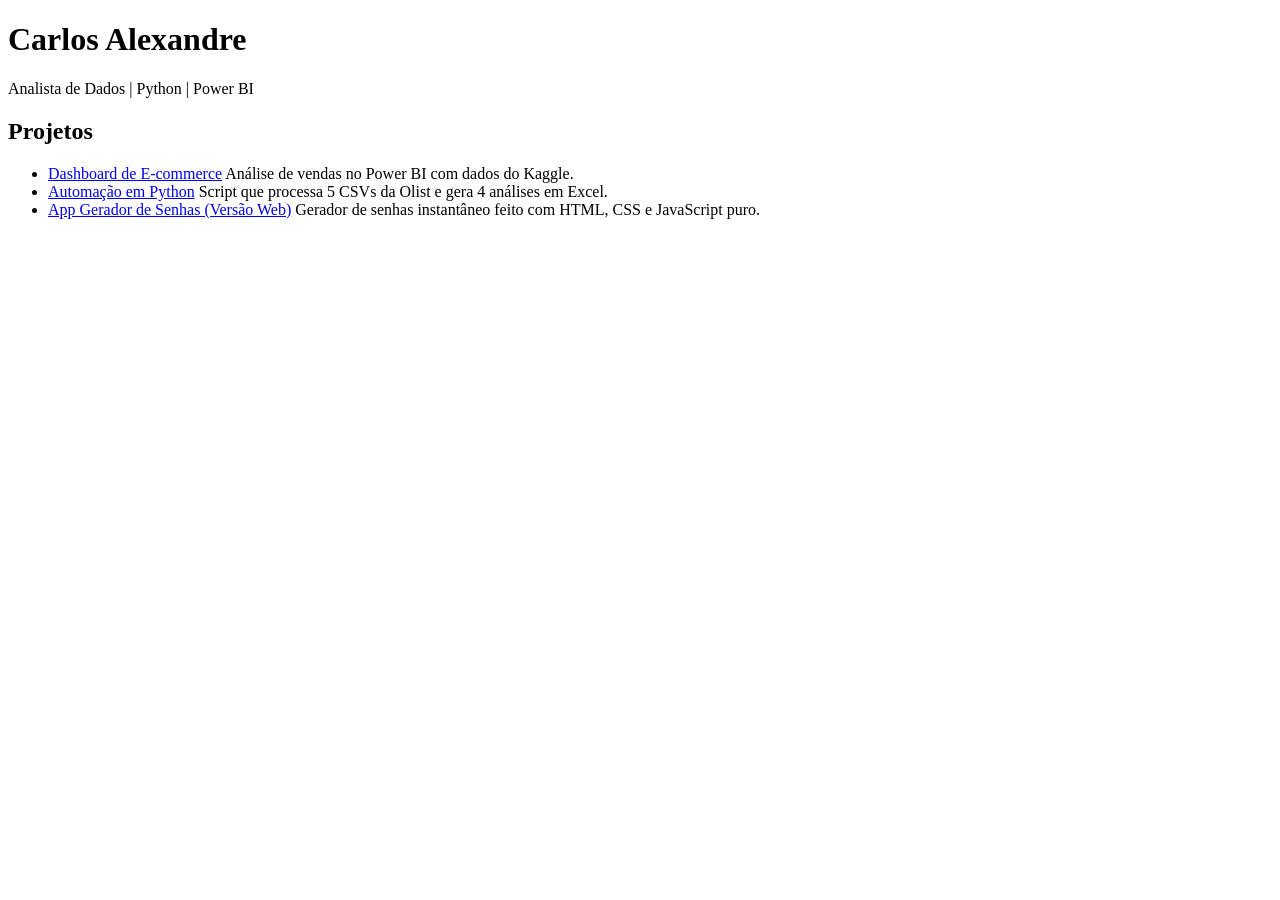
==== docs/index.html @ d11ac936 "Rename index.html to docs/index.html" ====
<!DOCTYPE html>
<html lang="pt-BR">
<head>
    <meta charset="UTF-8">
    <meta name="viewport" content="width=device-width, initial-scale=1.0">
    <title>Carlos Alexandre | Portfólio</title>
    <link rel="stylesheet" href="style.css">
</head>
<body>
    <div class="container">
        <header>
            <h1>Carlos Alexandre</h1>
            <p class="subtitle">Analista de Dados | Python | Power BI</p>
        </header>

        <section>
            <h2>Projetos</h2>
            <ul class="project-list">
                <li>
                    <a href="https://github.com/carlosaraujo777/Projetos_Carlos/blob/main/dashboards%20bi" target="_blank">Dashboard de E-commerce</a>
                    <span class="project-desc">Análise de vendas no Power BI com dados do Kaggle.</span>
                </li>
                <li>
                    <a href="https://github.com/carlosaraujo777/Projetos_Carlos/blob/main/python-automacao" target="_blank">Automação em Python</a>
                    <span class="project-desc">Script que processa 5 CSVs da Olist e gera 4 análises em Excel.</span>
                </li>
                <li>
                    <a href="senhas.html">App Gerador de Senhas (Versão Web)</a>
                    <span class="project-desc">Gerador de senhas instantâneo feito com HTML, CSS e JavaScript puro.</span>
                </li>
            </ul>
        </section>
    </div>
</body>
</html>
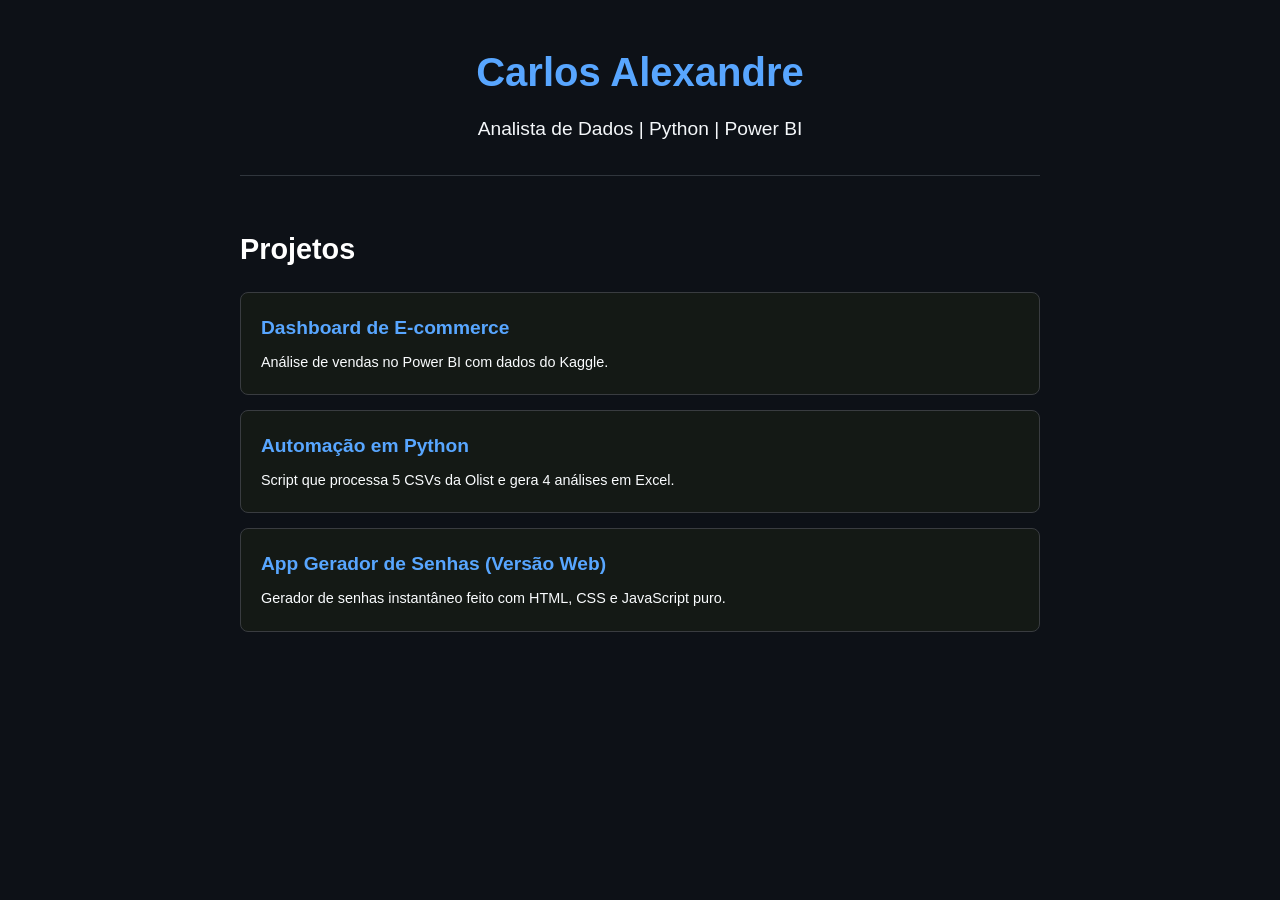
==== commit 6c71a665: "Fix HTML formatting and update stylesheet path" ====
--- a/docs/index.html
+++ b/docs/index.html
@@ -25,7 +25,7 @@
                     <span class="project-desc">Script que processa 5 CSVs da Olist e gera 4 análises em Excel.</span>
                 </li>
                 <li>
-                    <a href="senhas.html">App Gerador de Senhas (Versão Web)</a>
+                                      <a href="senhas.html">App Gerador de Senhas (Versão Web)</a>
                     <span class="project-desc">Gerador de senhas instantâneo feito com HTML, CSS e JavaScript puro.</span>
                 </li>
             </ul>
--- a/docs/style.css
+++ b/docs/style.css
@@ -0,0 +1,113 @@
+/* Reset básico */
+* {
+    margin: 0;
+    padding: 0;
+    box-sizing: border-box;
+    font-family: 'Segoe UI', Tahoma, Geneva, Verdana, sans-serif;
+}
+
+body {
+    background-color: #0d1117; /* Fundo escuro estilo GitHub */
+    color: #c9d1d9; /* Texto cinza claro */
+    line-height: 1.6;
+    padding: 40px 20px;
+    display: flex;
+    justify-content: center;
+}
+
+.container {
+    max-width: 800px;
+    width: 100%;
+}
+
+header {
+    text-align: center;
+    margin-bottom: 50px;
+    border-bottom: 1px solid #30363d;
+    padding-bottom: 30px;
+}
+
+h1 {
+    color: #58a6ff; /* Azul destaque */
+    font-size: 2.5rem;
+    margin-bottom: 10px;
+}
+
+.subtitle {
+    font-size: 1.2rem;
+    color: #f4f7fa;
+}
+
+h2 {
+    color: #ffffff;
+    margin-bottom: 20px;
+    font-size: 1.8rem;
+}
+
+.project-list {
+    list-style: none;
+}
+
+.project-list li {
+    background-color: #141915; /* Fundo dos cards */
+    border: 1px solid #393c40;
+    border-radius: 8px;
+    padding: 20px;
+    margin-bottom: 15px;
+    transition: transform 0.2s, border-color 0.2s;
+}
+
+.project-list li:hover {
+    transform: translateY(-3px);
+    border-color: #0558ff; /* Borda acende no hover */
+}
+
+.project-list a {
+    color: #58a6ff;
+    text-decoration: none;
+    font-size: 1.2rem;
+    font-weight: bold;
+    display: block;
+    margin-bottom: 5px;
+}
+
+.project-list a:hover {
+    text-decoration: underline;
+}
+
+.project-desc {
+    font-size: 0.9rem;
+    color: #fafcfe;
+}
+/* Estilo para a caixa da senha */
+.senha-box {
+    background-color: #161b22;
+    border: 1px solid #58a6ff;
+    border-radius: 8px;
+    padding: 20px;
+    font-size: 1.5rem;
+    font-family: monospace;
+    color: #58a6ff;
+    margin-bottom: 20px;
+    word-break: break-all;
+    min-height: 70px;
+    display: flex;
+    align-items: center;
+    justify-content: center;
+}
+
+/* Estilo do botão */
+.btn-gerar {
+    background-color: #238636;
+    color: white;
+    border: none;
+    padding: 12px 24px;
+    font-size: 1.1rem;
+    border-radius: 6px;
+    cursor: pointer;
+    transition: background-color 0.2s;
+}
+
+.btn-gerar:hover {
+    background-color: #2ea043;
+}
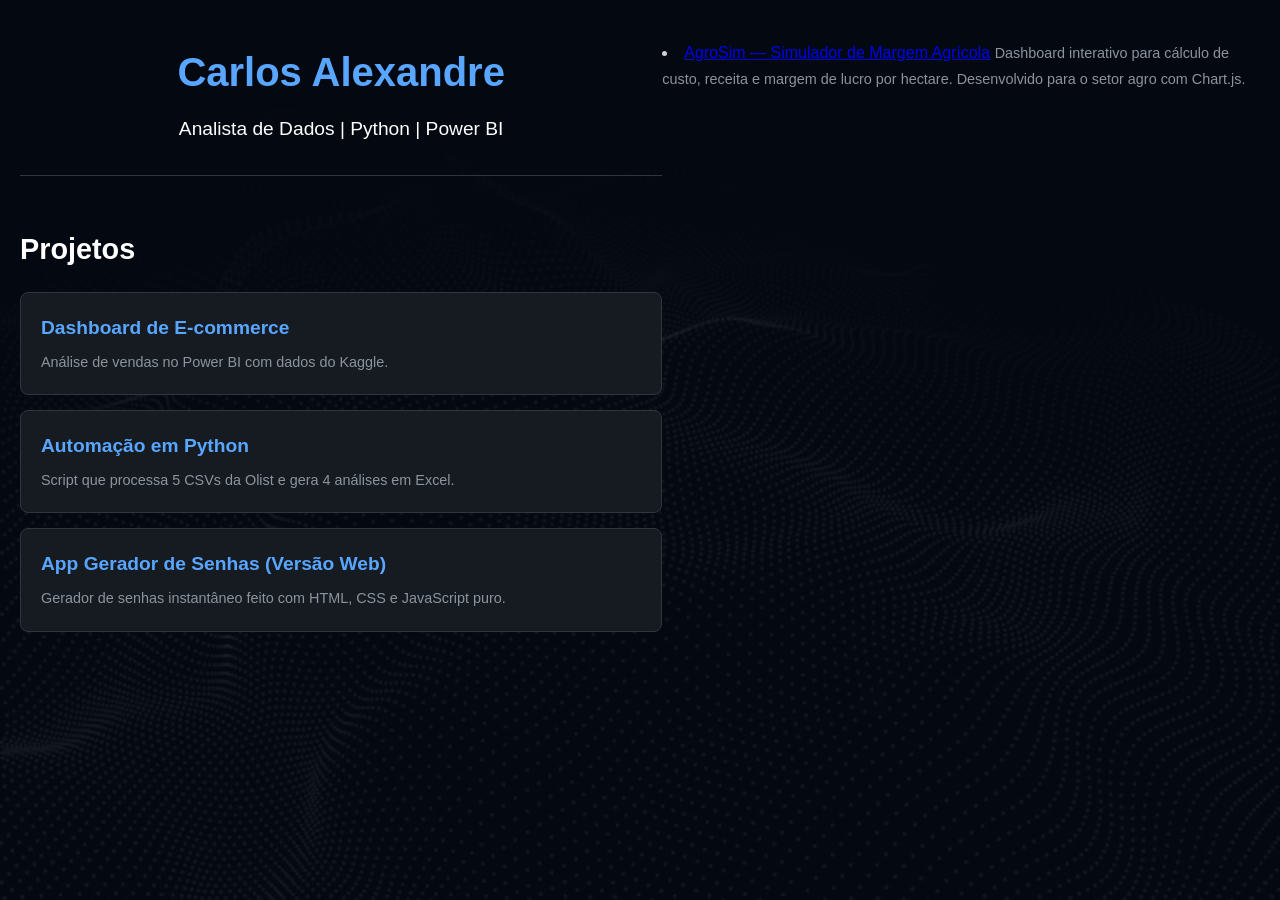
==== commit 1a473b7f: "Update index.html" ====
--- a/docs/index.html
+++ b/docs/index.html
@@ -33,3 +33,7 @@
     </div>
 </body>
 </html>
+                <li>
+                    <a href="https://carlosaraujo777.github.io/agrosim/" target="_blank">AgroSim — Simulador de Margem Agrícola</a>
+                    <span class="project-desc">Dashboard interativo para cálculo de custo, receita e margem de lucro por hectare. Desenvolvido para o setor agro com Chart.js.</span>
+                </li>
--- a/docs/style.css
+++ b/docs/style.css
@@ -7,12 +7,32 @@
 }
 
 body {
-    background-color: #0d1117; /* Fundo escuro estilo GitHub */
-    color: #c9d1d9; /* Texto cinza claro */
+    /* Fundo com a imagem */
+    background-image: url('fundo.jpg');
+    background-size: cover;
+    background-position: center;
+    background-attachment: fixed;
+    background-color: #050a14; /* Cor de segurança caso a imagem falhe */
+    
+    color: #c9d1d9;
     line-height: 1.6;
     padding: 40px 20px;
     display: flex;
     justify-content: center;
+    min-height: 100vh;
+}
+
+/* A CAMADA ESCURA (O pulo do gato) */
+body::before {
+    content: "";
+    position: fixed;
+    top: 0;
+    left: 0;
+    width: 100%;
+    height: 100%;
+    /* Escurece a imagem pra dar contraste ao texto (0.8 = 80% escuro) */
+    background-color: rgba(5, 10, 20, 0.85); 
+    z-index: -1; /* Joga a camada pra trás do texto */
 }
 
 .container {
@@ -28,14 +48,14 @@
 }
 
 h1 {
-    color: #58a6ff; /* Azul destaque */
+    color: #58a6ff;
     font-size: 2.5rem;
     margin-bottom: 10px;
 }
 
 .subtitle {
     font-size: 1.2rem;
-    color: #f4f7fa;
+    color: #ffffff;
 }
 
 h2 {
@@ -49,8 +69,8 @@
 }
 
 .project-list li {
-    background-color: #141915; /* Fundo dos cards */
-    border: 1px solid #393c40;
+    background-color: #161b22;
+    border: 1px solid #30363d;
     border-radius: 8px;
     padding: 20px;
     margin-bottom: 15px;
@@ -59,7 +79,7 @@
 
 .project-list li:hover {
     transform: translateY(-3px);
-    border-color: #0558ff; /* Borda acende no hover */
+    border-color: #58a6ff;
 }
 
 .project-list a {
@@ -77,26 +97,9 @@
 
 .project-desc {
     font-size: 0.9rem;
-    color: #fafcfe;
+    color: #8b949e;
 }
-/* Estilo para a caixa da senha */
-.senha-box {
-    background-color: #161b22;
-    border: 1px solid #58a6ff;
-    border-radius: 8px;
-    padding: 20px;
-    font-size: 1.5rem;
-    font-family: monospace;
-    color: #58a6ff;
-    margin-bottom: 20px;
-    word-break: break-all;
-    min-height: 70px;
-    display: flex;
-    align-items: center;
-    justify-content: center;
-}
-
-/* Estilo do botão */
+/* Estilo do botão gerador */
 .btn-gerar {
     background-color: #238636;
     color: white;
@@ -106,6 +109,7 @@
     border-radius: 6px;
     cursor: pointer;
     transition: background-color 0.2s;
+    font-family: 'Segoe UI', Tahoma, Geneva, Verdana, sans-serif;
 }
 
 .btn-gerar:hover {
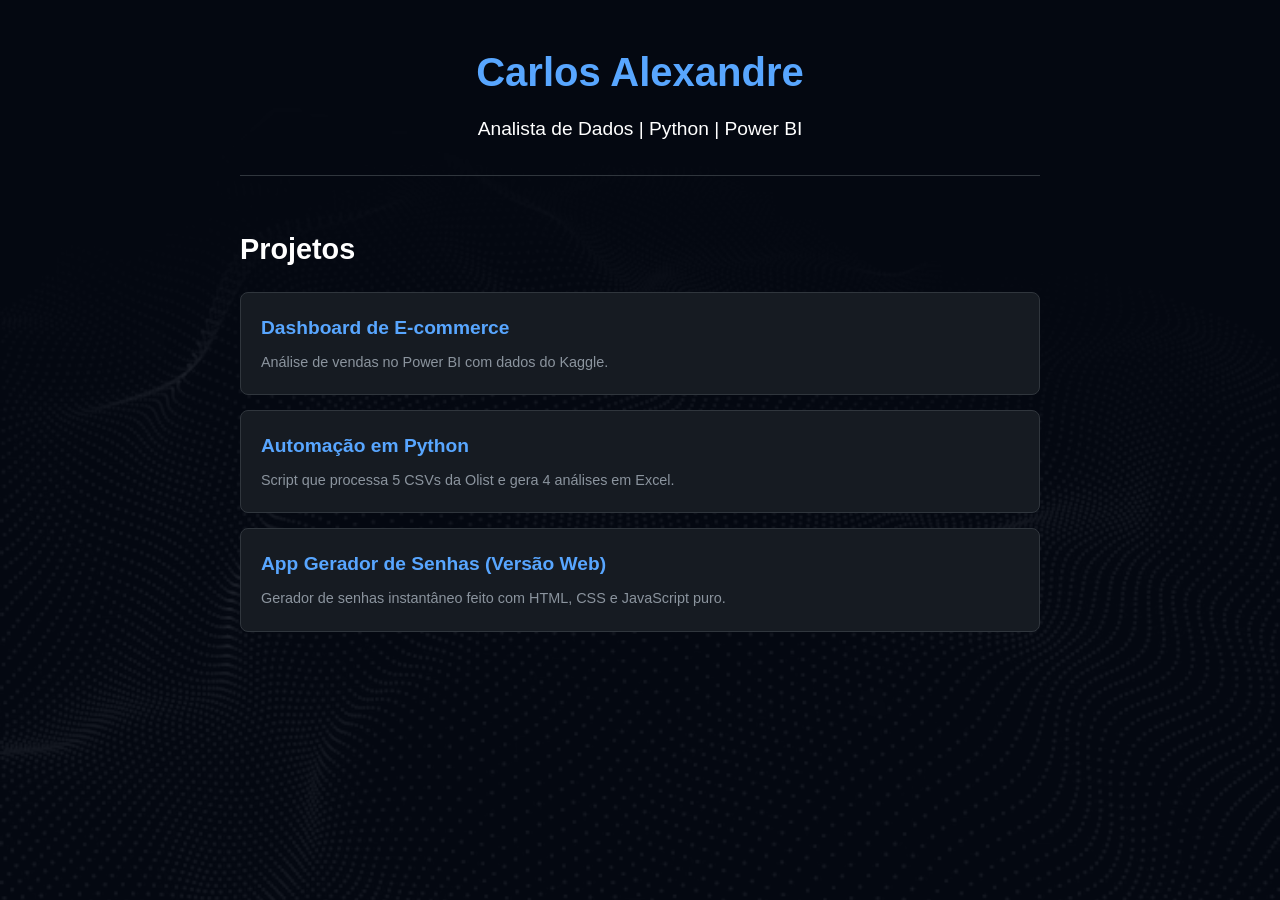
==== commit f5716ac3: "Update index.html" ====
--- a/docs/index.html
+++ b/docs/index.html
@@ -32,8 +32,3 @@
         </section>
     </div>
 </body>
-</html>
-                <li>
-                    <a href="https://carlosaraujo777.github.io/agrosim/" target="_blank">AgroSim — Simulador de Margem Agrícola</a>
-                    <span class="project-desc">Dashboard interativo para cálculo de custo, receita e margem de lucro por hectare. Desenvolvido para o setor agro com Chart.js.</span>
-                </li>
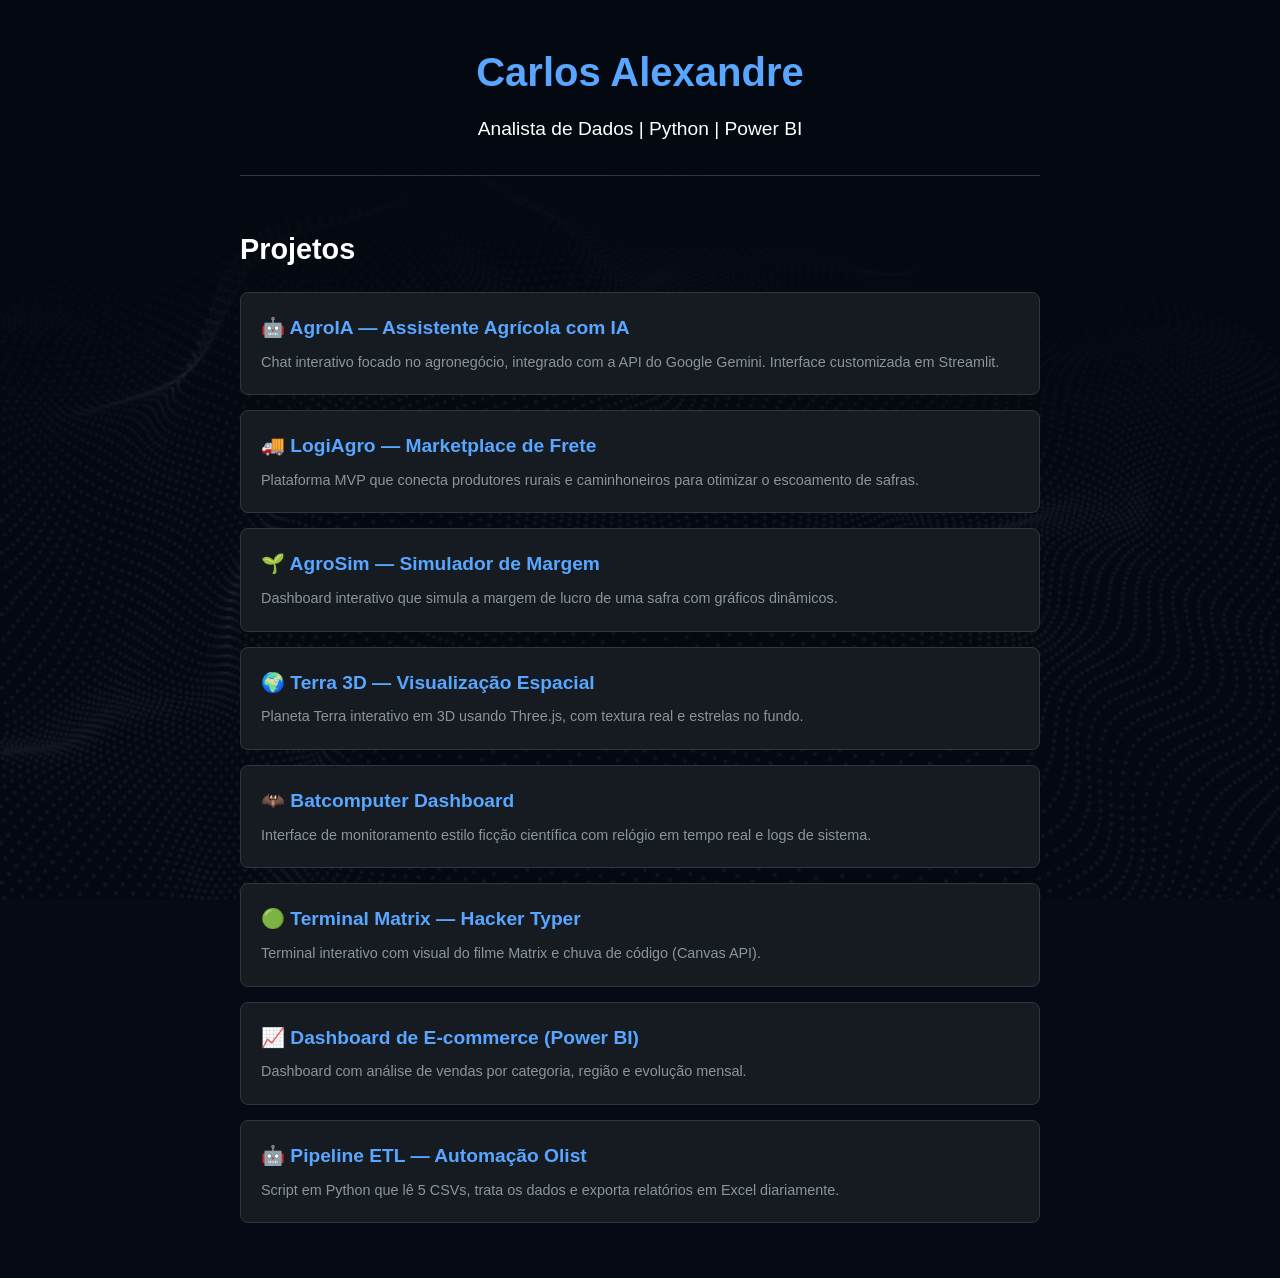
==== commit 942661ce: "Update index.html" ====
--- a/docs/index.html
+++ b/docs/index.html
@@ -15,18 +15,53 @@
 
         <section>
             <h2>Projetos</h2>
-            <ul class="project-list">
+                     <ul class="project-list">
+                <!-- PROJETO: AGRO IA -->
                 <li>
-                    <a href="https://github.com/carlosaraujo777/Projetos_Carlos/blob/main/dashboards%20bi" target="_blank">Dashboard de E-commerce</a>
-                    <span class="project-desc">Análise de vendas no Power BI com dados do Kaggle.</span>
+                    <a href="https://agro-ia-web-6s88vhurtwd3uqjefegxit.streamlit.app/" target="_blank">🤖 AgroIA — Assistente Agrícola com IA</a>
+                    <span class="project-desc">Chat interativo focado no agronegócio, integrado com a API do Google Gemini. Interface customizada em Streamlit.</span>
                 </li>
+
+                <!-- PROJETO: LOGIAGRO -->
                 <li>
-                    <a href="https://github.com/carlosaraujo777/Projetos_Carlos/blob/main/python-automacao" target="_blank">Automação em Python</a>
-                    <span class="project-desc">Script que processa 5 CSVs da Olist e gera 4 análises em Excel.</span>
+                    <a href="https://carlosaraujo777.github.io/logiagro/" target="_blank">🚚 LogiAgro — Marketplace de Frete</a>
+                    <span class="project-desc">Plataforma MVP que conecta produtores rurais e caminhoneiros para otimizar o escoamento de safras.</span>
                 </li>
+
+                <!-- PROJETO: AGROSIM -->
                 <li>
-                                      <a href="senhas.html">App Gerador de Senhas (Versão Web)</a>
-                    <span class="project-desc">Gerador de senhas instantâneo feito com HTML, CSS e JavaScript puro.</span>
+                    <a href="https://carlosaraujo777.github.io/agrosim/" target="_blank">🌱 AgroSim — Simulador de Margem</a>
+                    <span class="project-desc">Dashboard interativo que simula a margem de lucro de uma safra com gráficos dinâmicos.</span>
+                </li>
+
+                <!-- PROJETO: TERRA 3D -->
+                <li>
+                    <a href="https://carlosaraujo777.github.io/space-things/" target="_blank">🌍 Terra 3D — Visualização Espacial</a>
+                    <span class="project-desc">Planeta Terra interativo em 3D usando Three.js, com textura real e estrelas no fundo.</span>
+                </li>
+
+                <!-- PROJETO: BATCOMPUTER -->
+                <li>
+                    <a href="https://carlosaraujo777.github.io/batcomputer/" target="_blank">🦇 Batcomputer Dashboard</a>
+                    <span class="project-desc">Interface de monitoramento estilo ficção científica com relógio em tempo real e logs de sistema.</span>
+                </li>
+
+                <!-- PROJETO: TERMINAL MATRIX -->
+                <li>
+                    <a href="https://carlosaraujo777.github.io/terminal-matrix/" target="_blank">🟢 Terminal Matrix — Hacker Typer</a>
+                    <span class="project-desc">Terminal interativo com visual do filme Matrix e chuva de código (Canvas API).</span>
+                </li>
+
+                <!-- PROJETO: DASHBOARD POWER BI -->
+                <li>
+                    <a href="https://github.com/carlosaraujo777/Projetos_Carlos/tree/main/dashboards%20bi" target="_blank">📈 Dashboard de E-commerce (Power BI)</a>
+                    <span class="project-desc">Dashboard com análise de vendas por categoria, região e evolução mensal.</span>
+                </li>
+
+                <!-- PROJETO: AUTOMAÇÃO PYTHON -->
+                <li>
+                    <a href="https://github.com/carlosaraujo777/Projetos_Carlos/tree/main/python-automacao" target="_blank">🤖 Pipeline ETL — Automação Olist</a>
+                    <span class="project-desc">Script em Python que lê 5 CSVs, trata os dados e exporta relatórios em Excel diariamente.</span>
                 </li>
             </ul>
         </section>
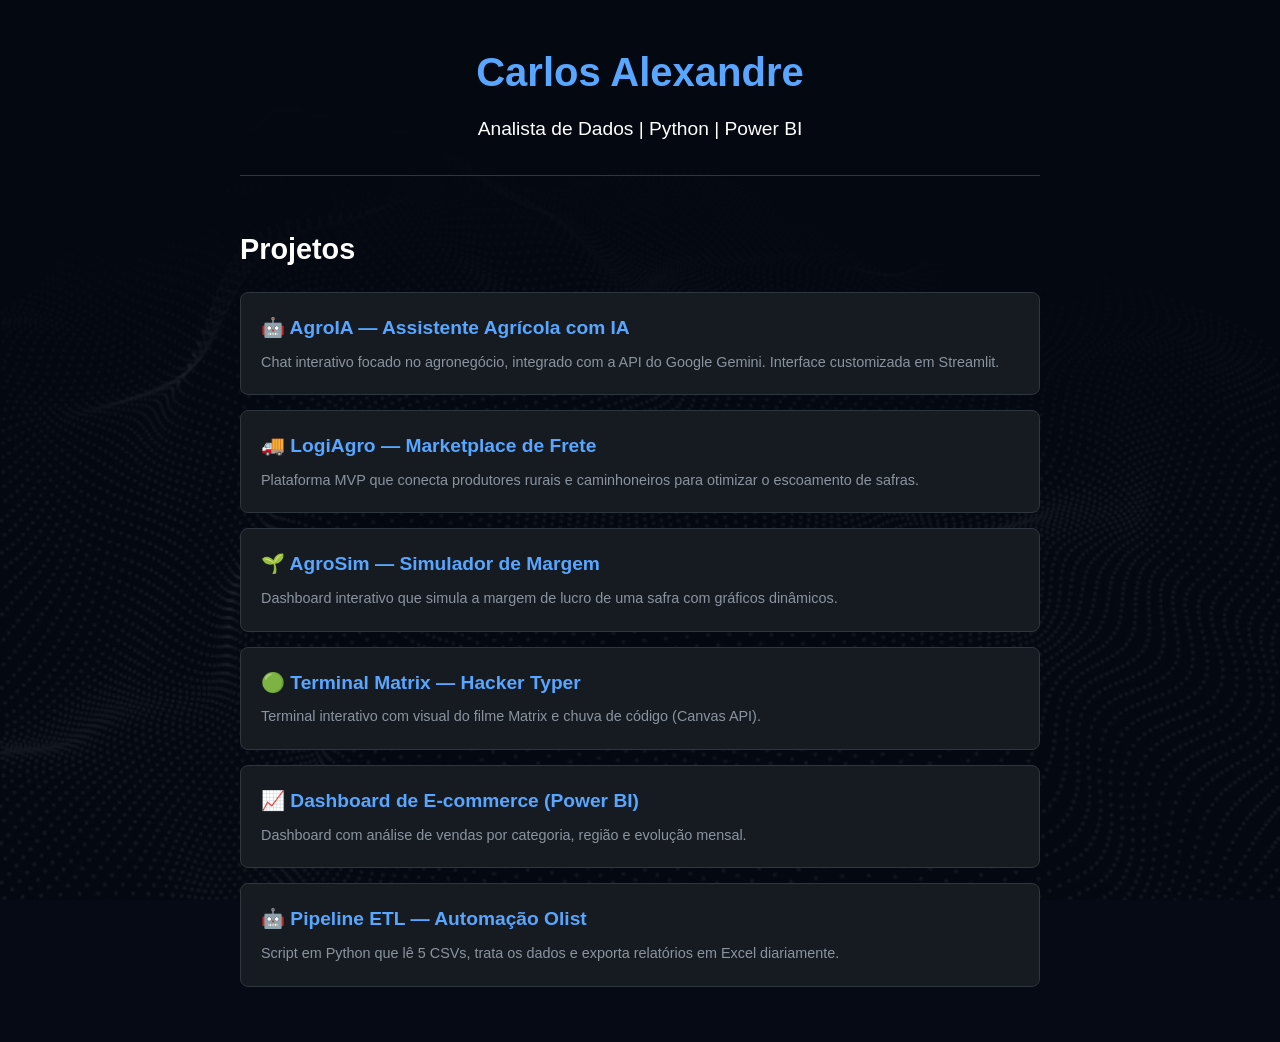
==== commit ab907d24: "Update index.html" ====
--- a/docs/index.html
+++ b/docs/index.html
@@ -34,18 +34,6 @@
                     <span class="project-desc">Dashboard interativo que simula a margem de lucro de uma safra com gráficos dinâmicos.</span>
                 </li>
 
-                <!-- PROJETO: TERRA 3D -->
-                <li>
-                    <a href="https://carlosaraujo777.github.io/space-things/" target="_blank">🌍 Terra 3D — Visualização Espacial</a>
-                    <span class="project-desc">Planeta Terra interativo em 3D usando Three.js, com textura real e estrelas no fundo.</span>
-                </li>
-
-                <!-- PROJETO: BATCOMPUTER -->
-                <li>
-                    <a href="https://carlosaraujo777.github.io/batcomputer/" target="_blank">🦇 Batcomputer Dashboard</a>
-                    <span class="project-desc">Interface de monitoramento estilo ficção científica com relógio em tempo real e logs de sistema.</span>
-                </li>
-
                 <!-- PROJETO: TERMINAL MATRIX -->
                 <li>
                     <a href="https://carlosaraujo777.github.io/terminal-matrix/" target="_blank">🟢 Terminal Matrix — Hacker Typer</a>
